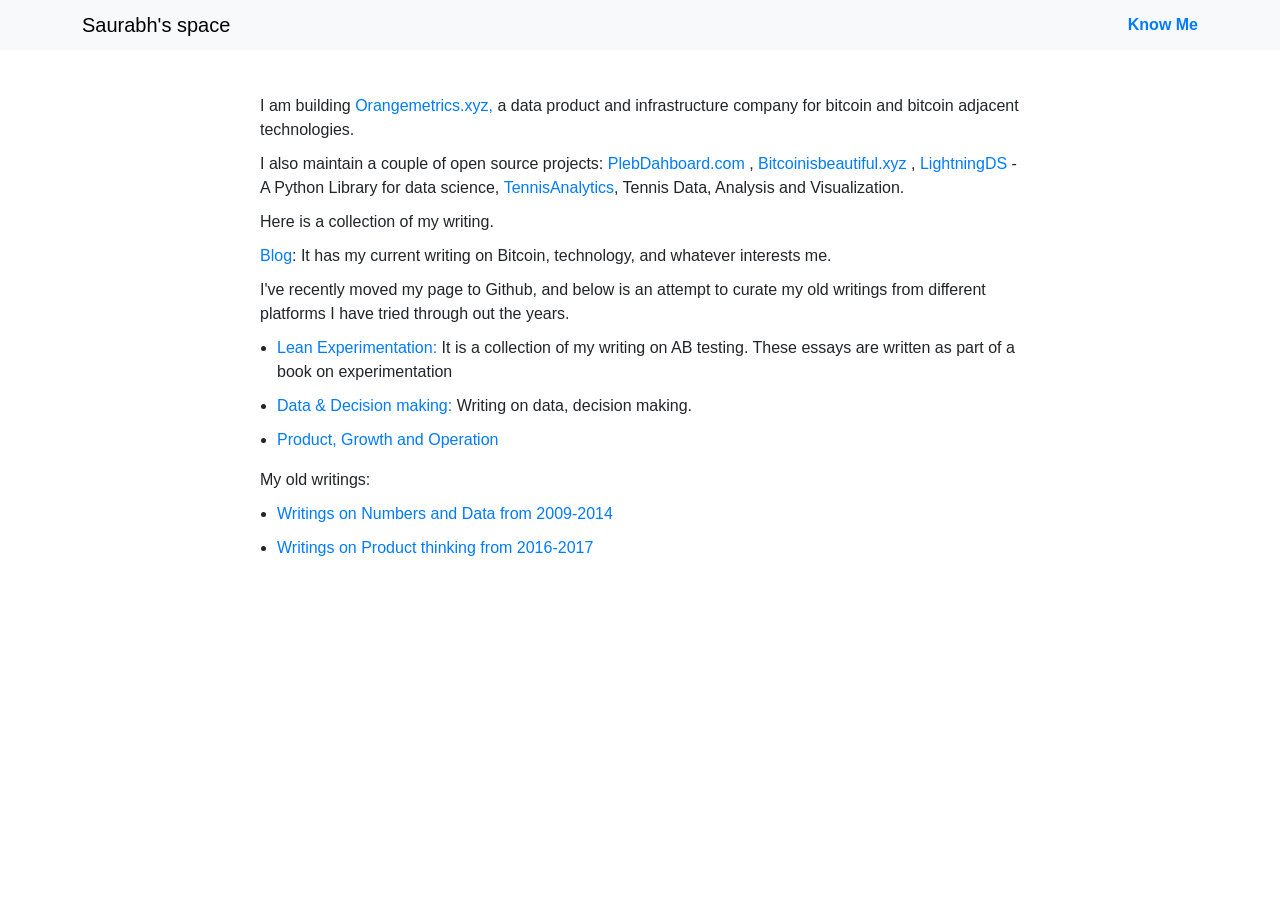
==== index.html @ c49896af "Update index.html" ====
<!DOCTYPE html>
<html>
<head>
    <meta charset="UTF-8" />
    <meta http-equiv="X-UA-Compatible" content="IE=edge" />
    <meta name="viewport" content="width=device-width, initial-scale=1.0" />
    <link href="https://cdnjs.cloudflare.com/ajax/libs/twitter-bootstrap/5.3.0/css/bootstrap.min.css" rel="stylesheet">
    <link rel="stylesheet" type="text/css" href="home.css"/>
    <title>Saurabh's space</title>
</head>

<body>
    <nav class="navbar bg-body-tertiary">
        <div class="container">
            <h1 class="navbar-brand mb-0">
                Saurabh's space 
            </h1>
            <div class="link-container">
                <a class="nav-link" href="https://sorukumar.github.io/blog/about/" target="_blank">Know Me</a>
            </div>
        </div>
    </nav>

    <div class="container-body">
        <br>
        <p>I am building <a href="https://www.orangemetrics.xyz/" target=”_blank”>Orangemetrics.xyz,</a> a data product and infrastructure company for bitcoin and bitcoin adjacent technologies. </p> 
         <p> I also maintain a couple of open source projects: <a href="https://sorukumar.github.io/plebdashboard/" target=”_blank”>PlebDahboard.com</a> , 
             <a href="http://bitcoinisbeautiful.xyz/" target=”_blank”>Bitcoinisbeautiful.xyz</a> ,
             <a href="" target=”_blank”>LightningDS</a> - A Python Library for data science</a>, 
             <a href="https://sorukumar.github.io/TennisAnalytics/" target=”_blank”>TennisAnalytics</a>, Tennis Data, Analysis and Visualization.
         </p> 

        <p>Here is a collection of my writing.</p>
        <p><a href="https://sorukumar.github.io/blog/" target=”_blank”>Blog</a>: It has my current writing on Bitcoin, technology, and whatever interests me. </p>

        <p>I've recently moved my page to Github, and below is an attempt to curate my old writings from different platforms I have tried through out the years.</p>
        <ul class="customIndent">
            <li><a href="https://sorukumar.github.io/TheArtofExperimentation/" target=”_blank”>Lean Experimentation:</a> It is a collection of my writing on AB testing. These essays are written as part of a book on experimentation</li>
            <li><a href="https://sorukumar.github.io/blog/link" target=”_blank”>Data & Decision making:</a> Writing on data, decision making.</li>
            <li><a href="https://sorukumar.github.io/blog/link" target=”_blank”>Product, Growth and Operation</a></li>
        </ul>

         <p> My old writings: </p>
        <ul class="customIndent">
            <li><a href="https://analystnextdoor.wordpress.com/" target=”_blank”>Writings on Numbers and Data from 2009-2014 </a> </li>
            <li><a href="https://productthinkingblog.wordpress.com/" target=”_blank”>Writings on Product thinking from 2016-2017</a></li>
            
        </ul>
        <br>
    </div>
</body>
</html>
---- home.css ----
body {
  margin: 0;
  padding: 0;
  font-family: Arial, sans-serif;
}
.container-body {
  max-width: 800px;
  margin: 0 auto;
  padding: 20px;
}
.link-container {
  text-align: right;
}
.link-container a {
  text-decoration: none;
  color: #007bff;
  font-weight: bold;
}

/* Apply styles to the list items */
li {
  margin-bottom: 10px; /* Add some spacing between list items */
}

nav a {
  text-decoration: none;
  color: #007bff;
  font-weight: bold;
}

/* Apply styles to the anchor tags */
li a {
  text-decoration: none;
  display: inline-block; /* Ensure each line behaves as a block element */
  color: #007bff;
}

p {
  margin-bottom: 10px; /* Add some spacing between list items */
}

p a {
  text-decoration: none;
  display: inline-block;
  color: #007bff;
   /* Ensure each line behaves as a block element */
}
.customIndent {
  margin-left: -15px;
}
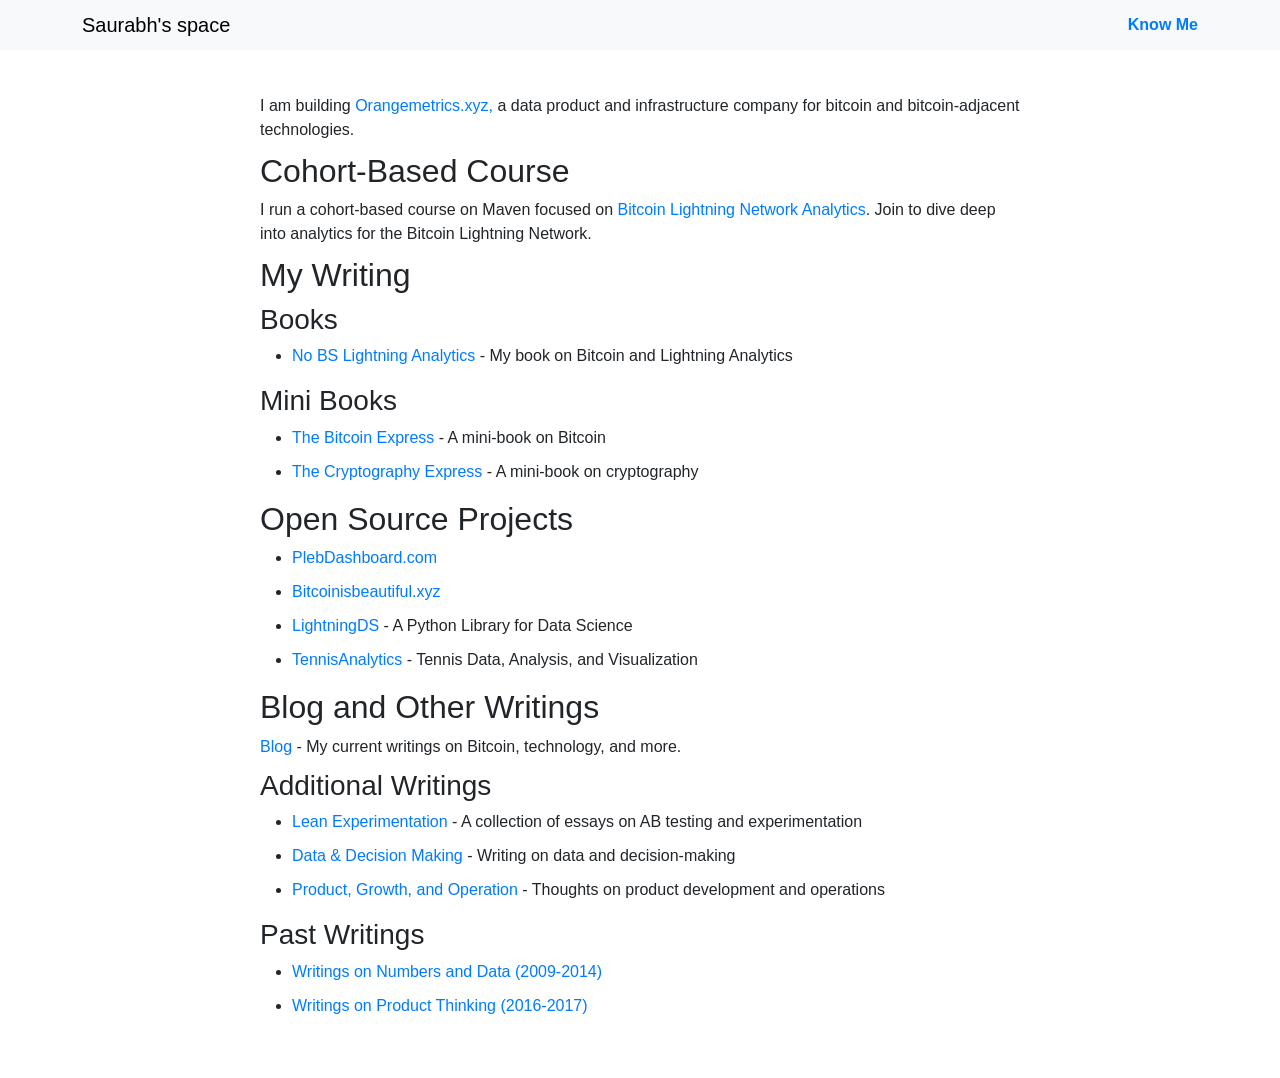
==== commit 03092547: "Update index.html" ====
--- a/index.html
+++ b/index.html
@@ -13,7 +13,7 @@
     <nav class="navbar bg-body-tertiary">
         <div class="container">
             <h1 class="navbar-brand mb-0">
-                Saurabh's space 
+                Saurabh's space
             </h1>
             <div class="link-container">
                 <a class="nav-link" href="https://sorukumar.github.io/blog/about/" target="_blank">Know Me</a>
@@ -23,28 +23,55 @@
 
     <div class="container-body">
         <br>
-        <p>I am building <a href="https://www.orangemetrics.xyz/" target=”_blank”>Orangemetrics.xyz,</a> a data product and infrastructure company for bitcoin and bitcoin adjacent technologies. </p> 
-         <p> I also maintain a couple of open source projects: <a href="https://sorukumar.github.io/plebdashboard/" target=”_blank”>PlebDahboard.com</a> , 
-             <a href="http://bitcoinisbeautiful.xyz/" target=”_blank”>Bitcoinisbeautiful.xyz</a> ,
-             <a href="" target=”_blank”>LightningDS</a> - A Python Library for data science</a>, 
-             <a href="https://sorukumar.github.io/TennisAnalytics/" target=”_blank”>TennisAnalytics</a>, Tennis Data, Analysis and Visualization.
-         </p> 
+        <!-- First paragraph about Orangemetrics -->
+        <p>I am building <a href="https://www.orangemetrics.xyz/" target="_blank">Orangemetrics.xyz,</a> a data product and infrastructure company for bitcoin and bitcoin-adjacent technologies.</p>
 
-        <p>Here is a collection of my writing.</p>
-        <p><a href="https://sorukumar.github.io/blog/" target=”_blank”>Blog</a>: It has my current writing on Bitcoin, technology, and whatever interests me. </p>
+        <!-- Section on Maven Course -->
+        <h2>Cohort-Based Course</h2>
+        <p>I run a cohort-based course on Maven focused on <a href="https://maven.com/sorukumar/lightninganalytics" target="_blank">Bitcoin Lightning Network Analytics</a>. Join to dive deep into analytics for the Bitcoin Lightning Network.</p>
 
-        <p>I've recently moved my page to Github, and below is an attempt to curate my old writings from different platforms I have tried through out the years.</p>
-        <ul class="customIndent">
-            <li><a href="https://sorukumar.github.io/TheArtofExperimentation/" target=”_blank”>Lean Experimentation:</a> It is a collection of my writing on AB testing. These essays are written as part of a book on experimentation</li>
-            <li><a href="https://sorukumar.github.io/blog/link" target=”_blank”>Data & Decision making:</a> Writing on data, decision making.</li>
-            <li><a href="https://sorukumar.github.io/blog/link" target=”_blank”>Product, Growth and Operation</a></li>
+        <!-- Section on Writing -->
+        <h2>My Writing</h2>
+
+        <!-- Books Section -->
+        <h3>Books</h3>
+        <ul>
+            <li><a href="https://sorukumar.gumroad.com/l/sjxgns" target="_blank">No BS Lightning Analytics</a> - My book on Bitcoin and Lightning Analytics</li>
         </ul>
 
-         <p> My old writings: </p>
-        <ul class="customIndent">
-            <li><a href="https://analystnextdoor.wordpress.com/" target=”_blank”>Writings on Numbers and Data from 2009-2014 </a> </li>
-            <li><a href="https://productthinkingblog.wordpress.com/" target=”_blank”>Writings on Product thinking from 2016-2017</a></li>
-            
+        <!-- Mini Books Section -->
+        <h3>Mini Books</h3>
+        <ul>
+            <li><a href="https://sorukumar.github.io/TheBitcoinExpress/index.html" target="_blank">The Bitcoin Express</a> - A mini-book on Bitcoin</li>
+            <li><a href="https://sorukumar.github.io/TheCryptographyExpress/index.html" target="_blank">The Cryptography Express</a> - A mini-book on cryptography</li>
+        </ul>
+
+        <!-- Section on Open Source Projects -->
+        <h2>Open Source Projects</h2>
+        <ul>
+            <li><a href="https://sorukumar.github.io/plebdashboard/" target="_blank">PlebDashboard.com</a></li>
+            <li><a href="http://bitcoinisbeautiful.xyz/" target="_blank">Bitcoinisbeautiful.xyz</a></li>
+            <li><a href="" target="_blank">LightningDS</a> - A Python Library for Data Science</li>
+            <li><a href="https://sorukumar.github.io/TennisAnalytics/" target="_blank">TennisAnalytics</a> - Tennis Data, Analysis, and Visualization</li>
+        </ul>
+
+        <!-- Section on Blog and Past Writing -->
+        <h2>Blog and Other Writings</h2>
+        <p><a href="https://sorukumar.github.io/blog/" target="_blank">Blog</a> - My current writings on Bitcoin, technology, and more.</p>
+
+        <!-- Other Writing Links -->
+        <h3>Additional Writings</h3>
+        <ul>
+            <li><a href="https://sorukumar.github.io/TheArtofExperimentation/" target="_blank">Lean Experimentation</a> - A collection of essays on AB testing and experimentation</li>
+            <li><a href="https://sorukumar.github.io/blog/link" target="_blank">Data & Decision Making</a> - Writing on data and decision-making</li>
+            <li><a href="https://sorukumar.github.io/blog/link" target="_blank">Product, Growth, and Operation</a> - Thoughts on product development and operations</li>
+        </ul>
+
+        <!-- Past Writing Links -->
+        <h3>Past Writings</h3>
+        <ul>
+            <li><a href="https://analystnextdoor.wordpress.com/" target="_blank">Writings on Numbers and Data (2009-2014)</a></li>
+            <li><a href="https://productthinkingblog.wordpress.com/" target="_blank">Writings on Product Thinking (2016-2017)</a></li>
         </ul>
         <br>
     </div>
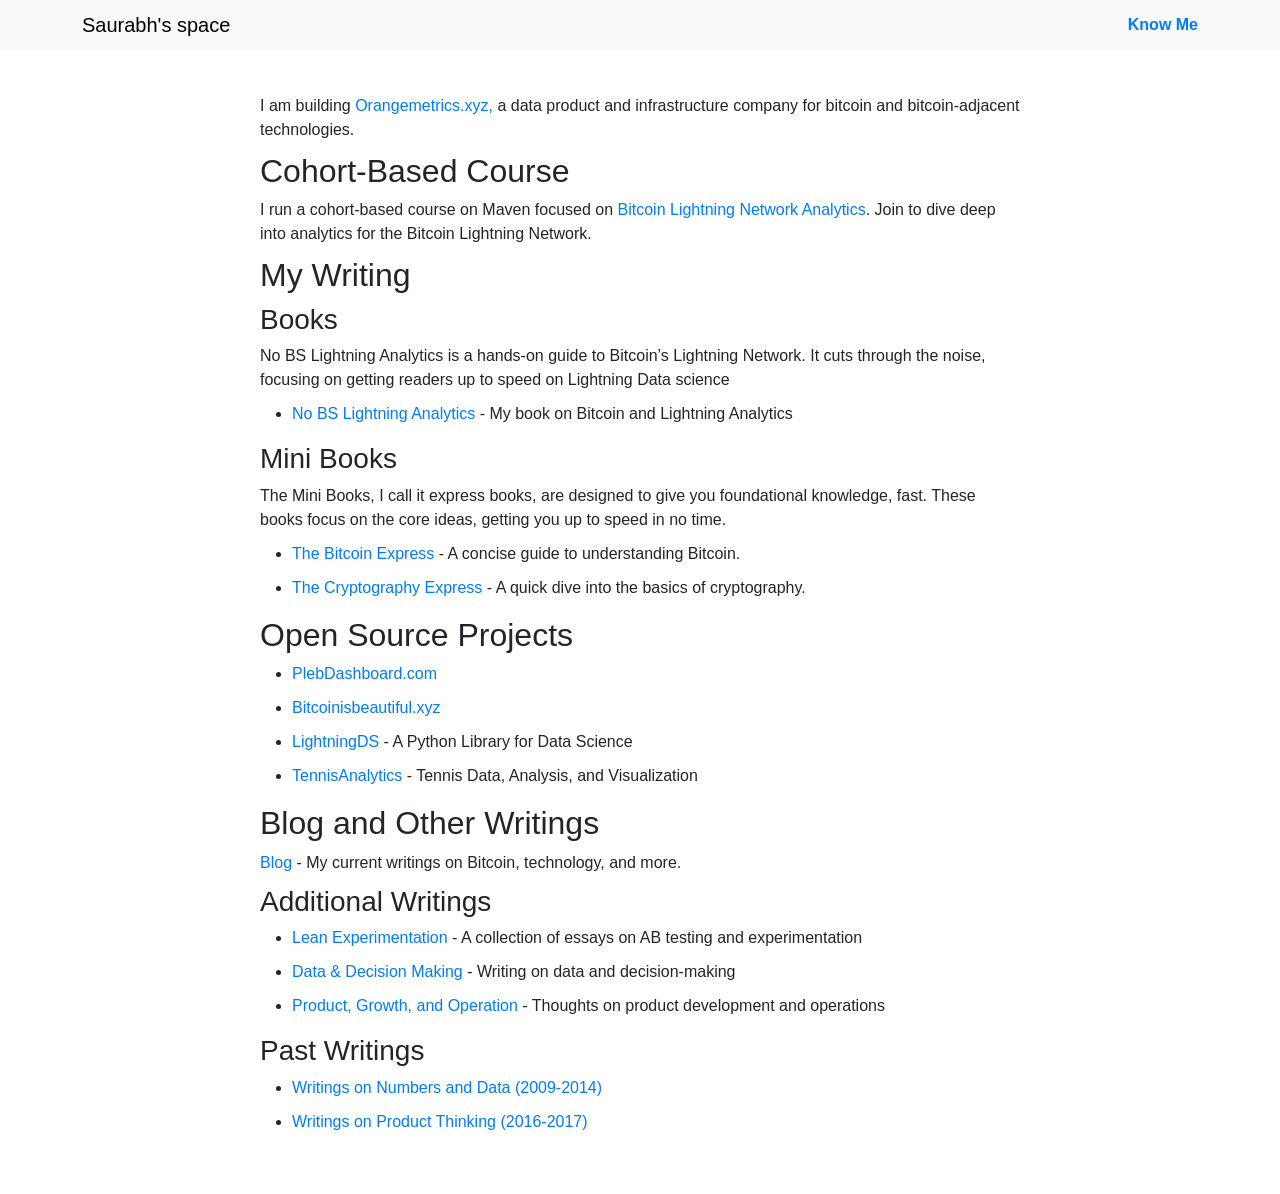
==== commit 891e1f64: "Update index.html" ====
--- a/index.html
+++ b/index.html
@@ -35,16 +35,19 @@
 
         <!-- Books Section -->
         <h3>Books</h3>
+        <p>No BS Lightning Analytics is a hands-on guide to Bitcoin’s Lightning Network. It cuts through the noise, focusing on getting readers up to speed on Lightning Data science</p>
         <ul>
             <li><a href="https://sorukumar.gumroad.com/l/sjxgns" target="_blank">No BS Lightning Analytics</a> - My book on Bitcoin and Lightning Analytics</li>
         </ul>
 
         <!-- Mini Books Section -->
         <h3>Mini Books</h3>
-        <ul>
-            <li><a href="https://sorukumar.github.io/TheBitcoinExpress/index.html" target="_blank">The Bitcoin Express</a> - A mini-book on Bitcoin</li>
-            <li><a href="https://sorukumar.github.io/TheCryptographyExpress/index.html" target="_blank">The Cryptography Express</a> - A mini-book on cryptography</li>
-        </ul>
+<p>The Mini Books, I call it express books, are designed to give you foundational knowledge, fast. These books focus on the core ideas, getting you up to speed in no time.</p>
+<ul>
+    <li><a href="https://sorukumar.github.io/TheBitcoinExpress/index.html" target="_blank">The Bitcoin Express</a> - A concise guide to understanding Bitcoin.</li>
+    <li><a href="https://sorukumar.github.io/TheCryptographyExpress/index.html" target="_blank">The Cryptography Express</a> - A quick dive into the basics of cryptography.</li>
+</ul>
+
 
         <!-- Section on Open Source Projects -->
         <h2>Open Source Projects</h2>
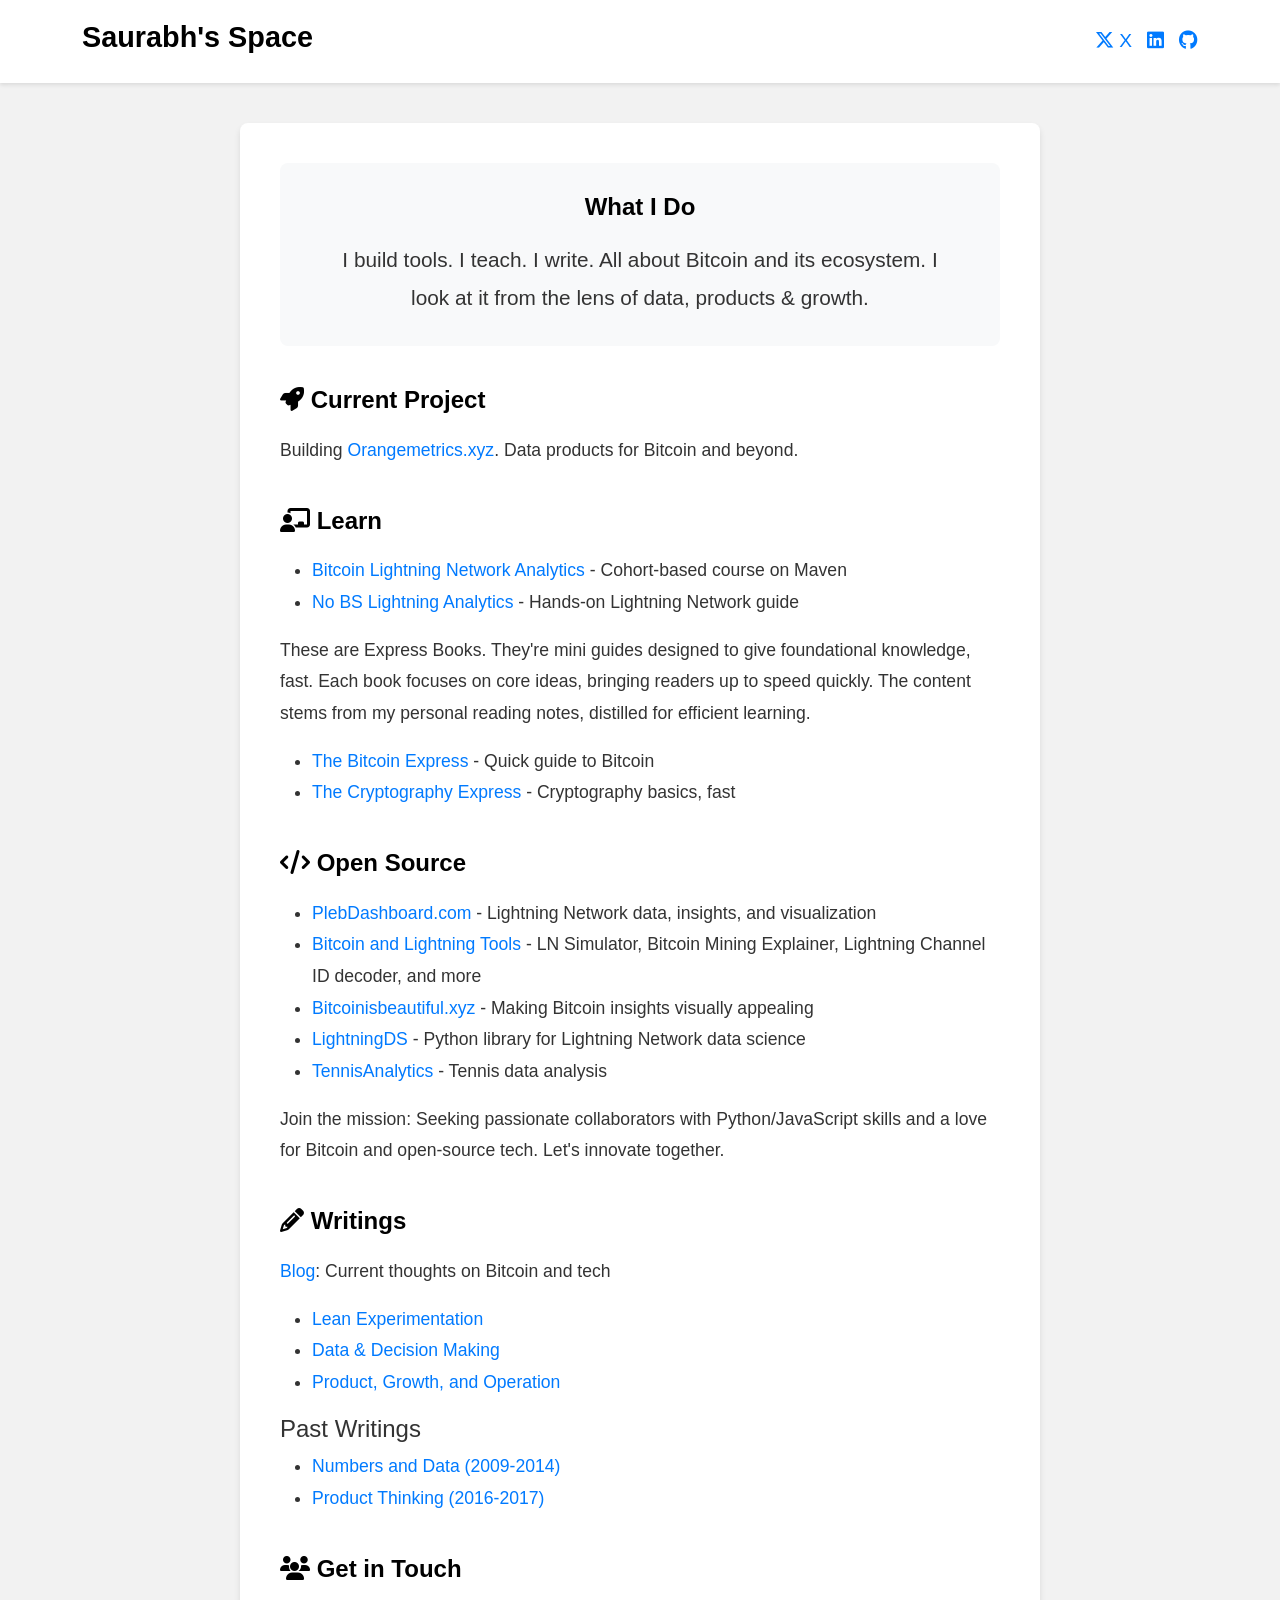
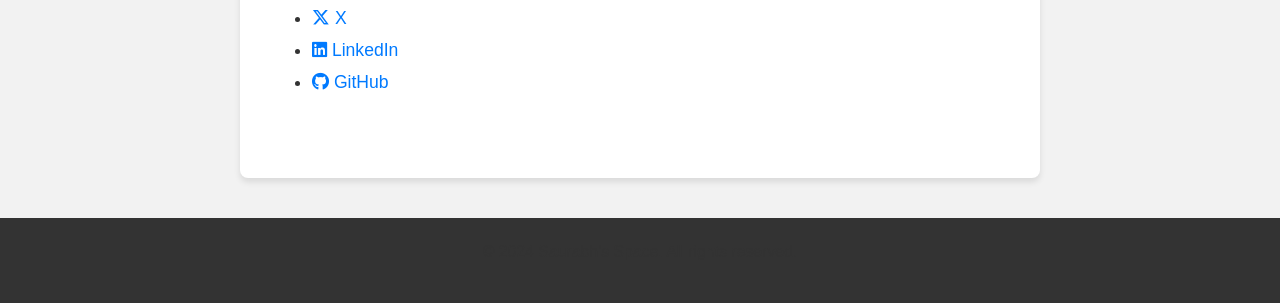
==== commit cd6758bd: "Update index.html" ====
--- a/index.html
+++ b/index.html
@@ -1,82 +1,90 @@
 <!DOCTYPE html>
-<html>
+<html lang="en">
 <head>
-    <meta charset="UTF-8" />
-    <meta http-equiv="X-UA-Compatible" content="IE=edge" />
-    <meta name="viewport" content="width=device-width, initial-scale=1.0" />
+    <meta charset="UTF-8">
+    <meta http-equiv="X-UA-Compatible" content="IE=edge">
+    <meta name="viewport" content="width=device-width, initial-scale=1.0">
     <link href="https://cdnjs.cloudflare.com/ajax/libs/twitter-bootstrap/5.3.0/css/bootstrap.min.css" rel="stylesheet">
+    <link href="https://cdnjs.cloudflare.com/ajax/libs/font-awesome/6.4.0/css/all.min.css" rel="stylesheet">
     <link rel="stylesheet" type="text/css" href="home.css"/>
-    <title>Saurabh's space</title>
+    <title>Saurabh's Space</title>
 </head>
-
 <body>
-    <nav class="navbar bg-body-tertiary">
-        <div class="container">
-            <h1 class="navbar-brand mb-0">
-                Saurabh's space
-            </h1>
-            <div class="link-container">
-                <a class="nav-link" href="https://sorukumar.github.io/blog/about/" target="_blank">Know Me</a>
-            </div>
+    <nav class="navbar">
+    <div class="container">
+        <h1 class="navbar-brand">Saurabh's Space</h1>
+        <div class="link-container">
+            
+            <a class="nav-link" href="https://x.com/Soru_kumar" target="_blank"><i class="fab fa-x-twitter"></i> X</a>
+            <a class="nav-link" href="https://www.linkedin.com/in/sorukumar/" target="_blank"><i class="fab fa-linkedin"></i></a>
+            <a class="nav-link" href="https://github.com/sorukumar" target="_blank"><i class="fab fa-github"></i></a>
         </div>
+    </div>
     </nav>
 
     <div class="container-body">
-        <br>
-        <!-- First paragraph about Orangemetrics -->
-        <p>I am building <a href="https://www.orangemetrics.xyz/" target="_blank">Orangemetrics.xyz,</a> a data product and infrastructure company for bitcoin and bitcoin-adjacent technologies.</p>
+        <section class="explainer">
+            <h3>What I Do</h3>
+            <p>I build tools. I teach. I write. All about Bitcoin and its ecosystem. I look at it from the lens of data, products & growth.</p>
+        </section>
 
-        <!-- Section on Maven Course -->
-        <h2>Cohort-Based Course</h2>
-        <p>I run a cohort-based course on Maven focused on <a href="https://maven.com/sorukumar/lightninganalytics" target="_blank">Bitcoin Lightning Network Analytics</a>. Join to dive deep into analytics for the Bitcoin Lightning Network.</p>
+        <section class="main-project">
+            <h3><i class="fas fa-rocket"></i> Current Project</h3>
+            <p>Building <a href="https://www.orangemetrics.xyz/" target="_blank">Orangemetrics.xyz</a>. Data products for Bitcoin and beyond.</p>
+        </section>
 
-        <!-- Section on Writing -->
-        <h2>My Writing</h2>
+        <section class="offerings">
+            <h3><i class="fas fa-chalkboard-teacher"></i> Learn</h3>
+            <ul>
+                <li><a href="https://maven.com/sorukumar/lightninganalytics" target="_blank">Bitcoin Lightning Network Analytics</a> - Cohort-based course on Maven</li>
+                <li><a href="https://sorukumar.gumroad.com/l/sjxgns" target="_blank">No BS Lightning Analytics</a> - Hands-on Lightning Network guide</li>
+            </ul>  
+            <p>These are Express Books. They're mini guides designed to give foundational knowledge, fast. Each book focuses on core ideas, bringing readers up to speed quickly. The content stems from my personal reading notes, distilled for efficient learning.</p> 
+            <ul>    
+                <li><a href="https://sorukumar.github.io/TheBitcoinExpress/index.html" target="_blank">The Bitcoin Express</a> - Quick guide to Bitcoin</li>
+                <li><a href="https://sorukumar.github.io/TheCryptographyExpress/index.html" target="_blank">The Cryptography Express</a> - Cryptography basics, fast</li>
+            </ul>
+        </section>
 
-        <!-- Books Section -->
-        <h3>Books</h3>
-        <p>No BS Lightning Analytics is a hands-on guide to Bitcoin’s Lightning Network. It cuts through the noise, focusing on getting readers up to speed on Lightning Data science</p>
-        <ul>
-            <li><a href="https://sorukumar.gumroad.com/l/sjxgns" target="_blank">No BS Lightning Analytics</a> - My book on Bitcoin and Lightning Analytics</li>
-        </ul>
+        <section class="projects">
+            <h3><i class="fas fa-code"></i> Open Source</h3>
+            <ul>
+                <li><a href="https://sorukumar.github.io/plebdashboard/" target="_blank">PlebDashboard.com</a> - Lightning Network data, insights, and visualization</li>
+                <li><a href="https://sorukumar.github.io/Tools/" target="_blank">Bitcoin and Lightning Tools</a> - LN Simulator, Bitcoin Mining Explainer, Lightning Channel ID decoder, and more</li>
+                <li><a href="http://bitcoinisbeautiful.xyz/" target="_blank">Bitcoinisbeautiful.xyz</a> - Making Bitcoin insights visually appealing</li>
+                <li><a href="#" target="_blank">LightningDS</a> - Python library for Lightning Network data science</li>
+                <li><a href="https://sorukumar.github.io/TennisAnalytics/" target="_blank">TennisAnalytics</a> - Tennis data analysis </li>
+            </ul>
+            <p>Join the mission: Seeking passionate collaborators with Python/JavaScript skills and a love for Bitcoin and open-source tech. Let's innovate together.</p>
+        </section>
 
-        <!-- Mini Books Section -->
-        <h3>Mini Books</h3>
-<p>The Mini Books, I call it express books, are designed to give you foundational knowledge, fast. These books focus on the core ideas, getting you up to speed in no time.</p>
-<ul>
-    <li><a href="https://sorukumar.github.io/TheBitcoinExpress/index.html" target="_blank">The Bitcoin Express</a> - A concise guide to understanding Bitcoin.</li>
-    <li><a href="https://sorukumar.github.io/TheCryptographyExpress/index.html" target="_blank">The Cryptography Express</a> - A quick dive into the basics of cryptography.</li>
-</ul>
+        <section class="writings">
+            <h3><i class="fas fa-pencil-alt"></i> Writings</h3>
+            <p><a href="https://sorukumar.github.io/blog/" target="_blank">Blog</a>: Current thoughts on Bitcoin and tech</p>
+            <ul>
+                <li><a href="https://sorukumar.github.io/TheArtofExperimentation/" target="_blank">Lean Experimentation</a></li>
+                <li><a href="https://sorukumar.github.io/blog/link" target="_blank">Data & Decision Making</a></li>
+                <li><a href="https://sorukumar.github.io/blog/link" target="_blank">Product, Growth, and Operation</a></li>
+            </ul>
+            <h4>Past Writings</h4>
+            <ul>
+                <li><a href="https://analystnextdoor.wordpress.com/" target="_blank">Numbers and Data (2009-2014)</a></li>
+                <li><a href="https://productthinkingblog.wordpress.com/" target="_blank">Product Thinking (2016-2017)</a></li>
+            </ul>
+        </section>
 
+        <section class="social-media">
+            <h3><i class="fas fa-users"></i> Get in Touch</h3>
+            <ul>
+                <li><a href="https://x.com/Soru_kumar" target="_blank"><i class="fab fa-x-twitter"></i> X</a></li>
+                <li><a href="https://www.linkedin.com/in/sorukumar/" target="_blank"><i class="fab fa-linkedin"></i> LinkedIn</a></li>
+                <li><a href="https://github.com/sorukumar" target="_blank"><i class="fab fa-github"></i> GitHub</a></li>
+            </ul>
+        </section>
+    </div>
 
-        <!-- Section on Open Source Projects -->
-        <h2>Open Source Projects</h2>
-        <ul>
-            <li><a href="https://sorukumar.github.io/plebdashboard/" target="_blank">PlebDashboard.com</a></li>
-            <li><a href="http://bitcoinisbeautiful.xyz/" target="_blank">Bitcoinisbeautiful.xyz</a></li>
-            <li><a href="" target="_blank">LightningDS</a> - A Python Library for Data Science</li>
-            <li><a href="https://sorukumar.github.io/TennisAnalytics/" target="_blank">TennisAnalytics</a> - Tennis Data, Analysis, and Visualization</li>
-        </ul>
-
-        <!-- Section on Blog and Past Writing -->
-        <h2>Blog and Other Writings</h2>
-        <p><a href="https://sorukumar.github.io/blog/" target="_blank">Blog</a> - My current writings on Bitcoin, technology, and more.</p>
-
-        <!-- Other Writing Links -->
-        <h3>Additional Writings</h3>
-        <ul>
-            <li><a href="https://sorukumar.github.io/TheArtofExperimentation/" target="_blank">Lean Experimentation</a> - A collection of essays on AB testing and experimentation</li>
-            <li><a href="https://sorukumar.github.io/blog/link" target="_blank">Data & Decision Making</a> - Writing on data and decision-making</li>
-            <li><a href="https://sorukumar.github.io/blog/link" target="_blank">Product, Growth, and Operation</a> - Thoughts on product development and operations</li>
-        </ul>
-
-        <!-- Past Writing Links -->
-        <h3>Past Writings</h3>
-        <ul>
-            <li><a href="https://analystnextdoor.wordpress.com/" target="_blank">Writings on Numbers and Data (2009-2014)</a></li>
-            <li><a href="https://productthinkingblog.wordpress.com/" target="_blank">Writings on Product Thinking (2016-2017)</a></li>
-        </ul>
-        <br>
-    </div>
+    <footer>
+        <p>&copy; 2024 Saurabh's Space. All rights reserved.</p>
+    </footer>
 </body>
 </html>
--- a/home.css
+++ b/home.css
@@ -1,50 +1,144 @@
+/* Base Styles */
 body {
-  margin: 0;
-  padding: 0;
-  font-family: Arial, sans-serif;
-}
-.container-body {
-  max-width: 800px;
-  margin: 0 auto;
-  padding: 20px;
-}
-.link-container {
-  text-align: right;
-}
-.link-container a {
-  text-decoration: none;
-  color: #007bff;
-  font-weight: bold;
+    margin: 0;
+    padding: 0;
+    font-family: -apple-system, BlinkMacSystemFont, 'Segoe UI', Roboto, Helvetica, Arial, sans-serif;
+    line-height: 1.6;
+    background-color: #f2f2f2;
+    color: #333;
 }
 
-/* Apply styles to the list items */
-li {
-  margin-bottom: 10px; /* Add some spacing between list items */
+/* Navigation */
+.navbar {
+    background-color: #fff;
+    box-shadow: 0 2px 4px rgba(0,0,0,0.1);
+    padding: 15px 0;
 }
 
-nav a {
-  text-decoration: none;
-  color: #007bff;
-  font-weight: bold;
+.navbar-brand {
+    font-size: 1.8em;
+    font-weight: 700;
+    color: #000;
 }
 
-/* Apply styles to the anchor tags */
-li a {
-  text-decoration: none;
-  display: inline-block; /* Ensure each line behaves as a block element */
-  color: #007bff;
+.nav-link {
+    color: #007AFF;
+    font-weight: 500;
+    transition: color 0.3s ease;
 }
 
-p {
-  margin-bottom: 10px; /* Add some spacing between list items */
+.nav-link:hover {
+    color: #0056b3;
 }
 
-p a {
-  text-decoration: none;
-  display: inline-block;
-  color: #007bff;
-   /* Ensure each line behaves as a block element */
+/* Social Links in Navbar */
+.link-container {
+    display: flex;
+    align-items: center;
 }
-.customIndent {
-  margin-left: -15px;
+
+.link-container .nav-link {
+    margin-left: 15px;
+    font-size: 1.2em;
 }
+
+/* Hero Section */
+.hero {
+    background-color: #007AFF;
+    color: #fff;
+    padding: 60px 0;
+    text-align: center;
+}
+
+.hero h2 {
+    font-size: 2.5em;
+    font-weight: 700;
+    margin-bottom: 20px;
+}
+
+.hero p {
+    font-size: 1.2em;
+    max-width: 600px;
+    margin: 0 auto;
+}
+
+/* Main Content */
+.container-body {
+    max-width: 800px;
+    margin: 40px auto;
+    padding: 40px;
+    background-color: #fff;
+    box-shadow: 0 4px 6px rgba(0,0,0,0.1);
+    border-radius: 8px;
+}
+
+section {
+    margin-bottom: 40px;
+}
+
+h3 {
+    font-size: 1.5em;
+    font-weight: 600;
+    margin-bottom: 20px;
+    color: #000;
+}
+
+p, li {
+    font-size: 1.1em;
+    color: #333;
+    line-height: 1.8;
+}
+
+a {
+    color: #007AFF;
+    text-decoration: none;
+    transition: color 0.3s ease;
+}
+
+a:hover {
+    color: #0056b3;
+}
+
+/* Explainer Section */
+.explainer {
+    background-color: #f8f9fa;
+    padding: 30px;
+    border-radius: 8px;
+    text-align: center;
+}
+
+.explainer p {
+    font-size: 1.3em;
+    font-weight: 300;
+    max-width: 600px;
+    margin: 0 auto;
+}
+
+/* Footer */
+footer {
+    background-color: #333;
+    color: #fff;
+    text-align: center;
+    padding: 20px 0;
+    font-size: 0.9em;
+}
+
+/* Responsive Design */
+@media (max-width: 768px) {
+    .container-body {
+        padding: 20px;
+    }
+
+    .hero h2 {
+        font-size: 2em;
+    }
+
+    .explainer p {
+        font-size: 1.1em;
+    }
+
+    .link-container .nav-link {
+        margin-left: 10px;
+        font-size: 1em;
+    }
+}
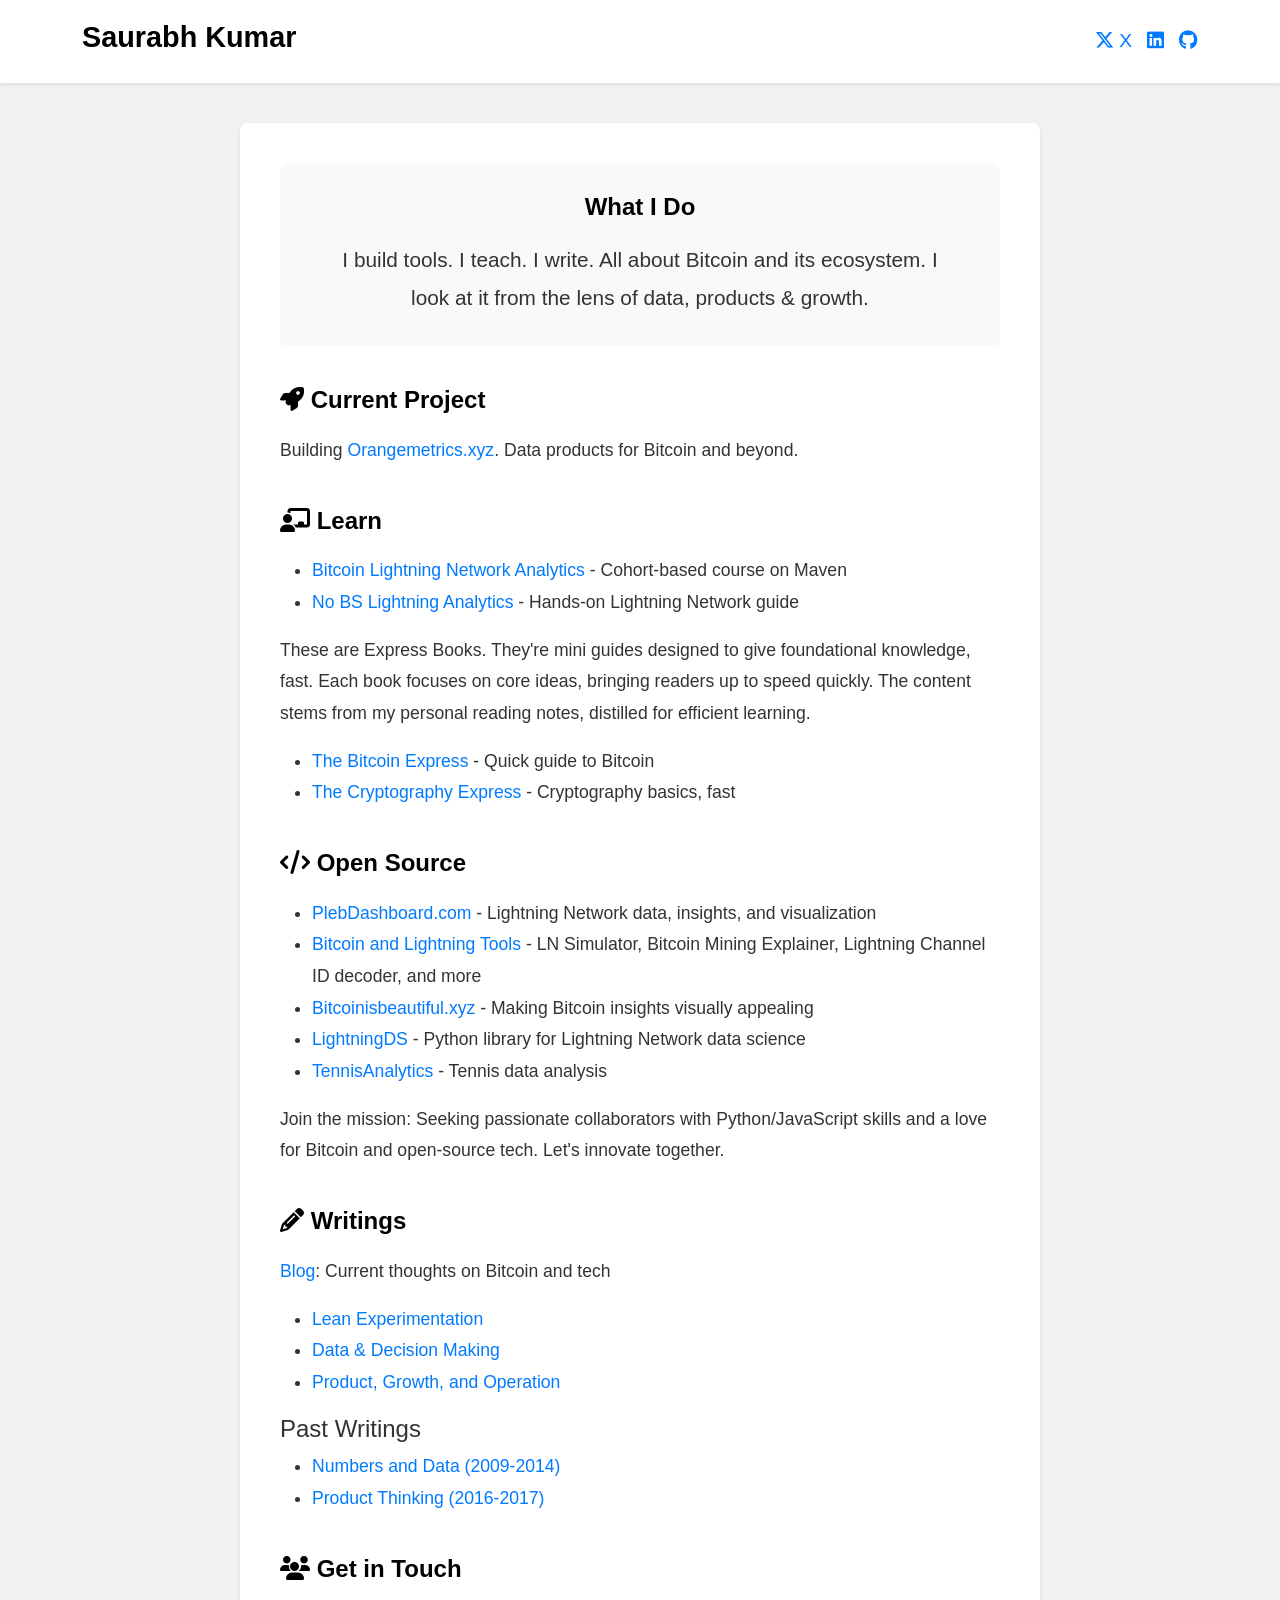
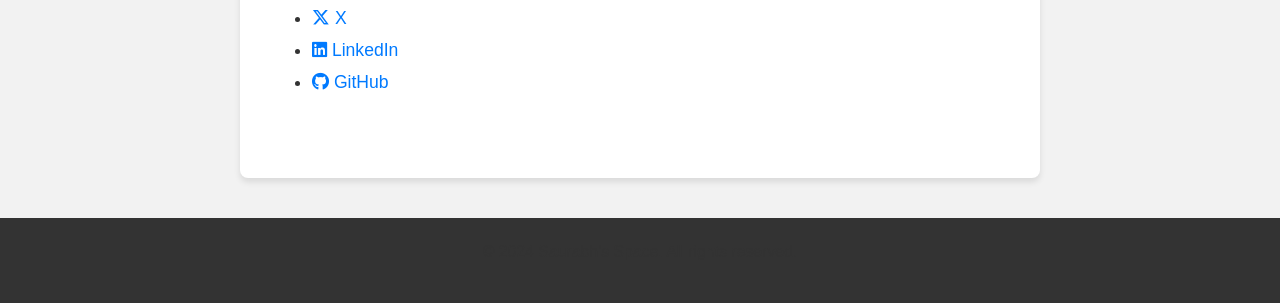
==== commit 61d6c798: "Update index.html" ====
--- a/index.html
+++ b/index.html
@@ -7,12 +7,12 @@
     <link href="https://cdnjs.cloudflare.com/ajax/libs/twitter-bootstrap/5.3.0/css/bootstrap.min.css" rel="stylesheet">
     <link href="https://cdnjs.cloudflare.com/ajax/libs/font-awesome/6.4.0/css/all.min.css" rel="stylesheet">
     <link rel="stylesheet" type="text/css" href="home.css"/>
-    <title>Saurabh's Space</title>
+    <title>Saurabh Kumar</title>
 </head>
 <body>
     <nav class="navbar">
     <div class="container">
-        <h1 class="navbar-brand">Saurabh's Space</h1>
+        <h1 class="navbar-brand">Saurabh Kumar</h1>
         <div class="link-container">
             
             <a class="nav-link" href="https://x.com/Soru_kumar" target="_blank"><i class="fab fa-x-twitter"></i> X</a>
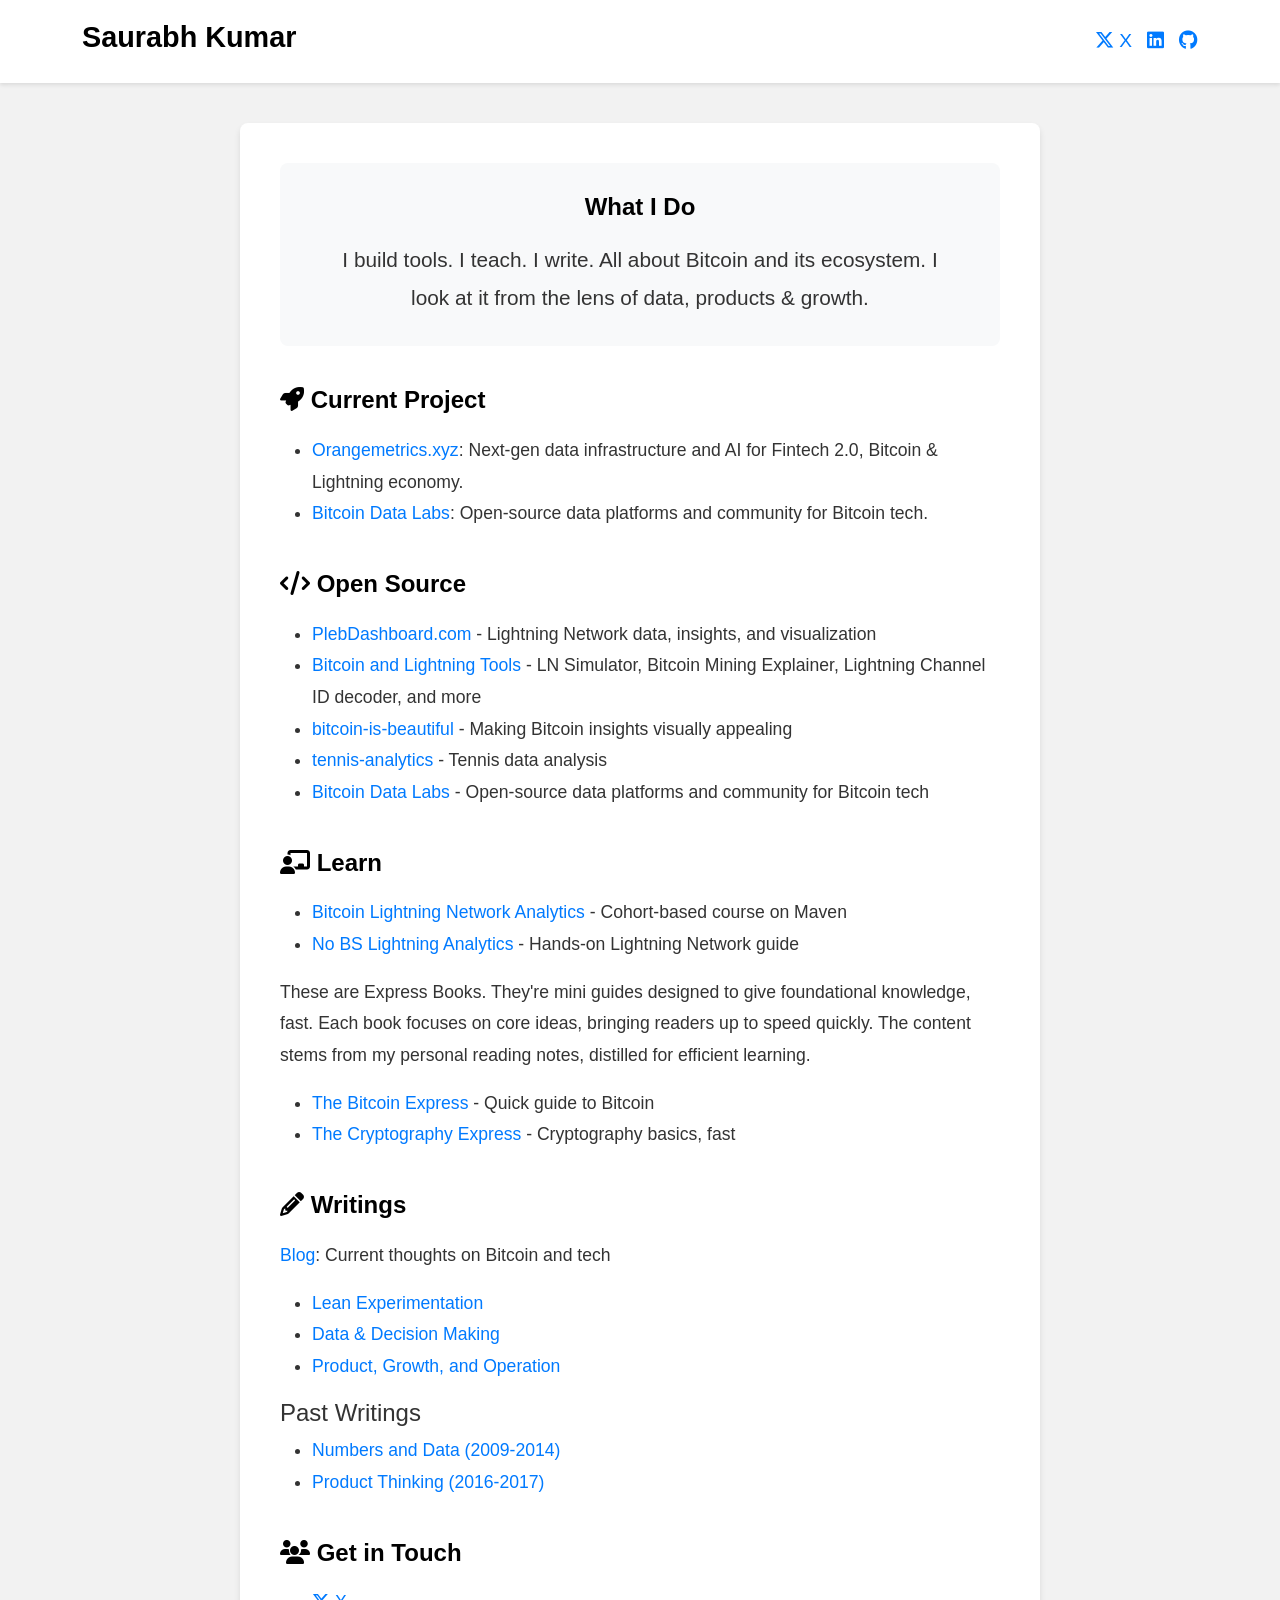
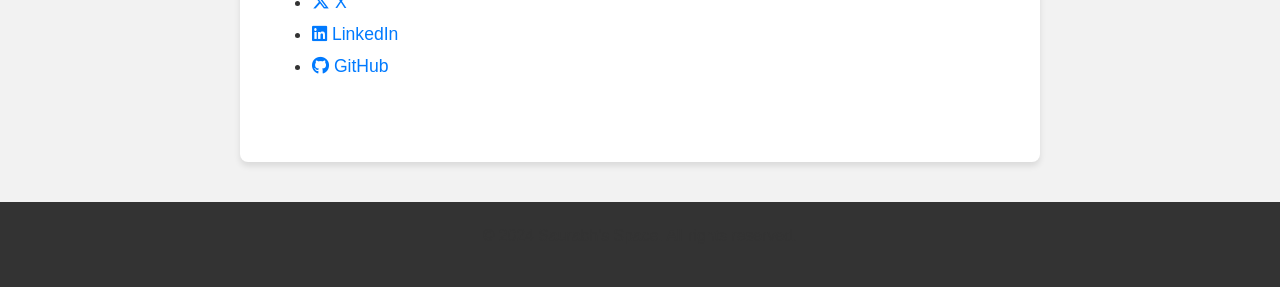
==== commit c21dd779: "Update links, organize current projects, and move Open Source section up" ====
--- a/index.html
+++ b/index.html
@@ -15,7 +15,7 @@
         <h1 class="navbar-brand">Saurabh Kumar</h1>
         <div class="link-container">
             
-            <a class="nav-link" href="https://x.com/Soru_kumar" target="_blank"><i class="fab fa-x-twitter"></i> X</a>
+            <a class="nav-link" href="https://x.com/sorukumar" target="_blank"><i class="fab fa-x-twitter"></i> X</a>
             <a class="nav-link" href="https://www.linkedin.com/in/sorukumar/" target="_blank"><i class="fab fa-linkedin"></i></a>
             <a class="nav-link" href="https://github.com/sorukumar" target="_blank"><i class="fab fa-github"></i></a>
         </div>
@@ -30,7 +30,22 @@
 
         <section class="main-project">
             <h3><i class="fas fa-rocket"></i> Current Project</h3>
-            <p>Building <a href="https://www.orangemetrics.xyz/" target="_blank">Orangemetrics.xyz</a>. Data products for Bitcoin and beyond.</p>
+            <ul>
+                <li><a href="https://www.orangemetrics.xyz/" target="_blank">Orangemetrics.xyz</a>: Next-gen data infrastructure and AI for Fintech 2.0, Bitcoin & Lightning economy.</li>
+                <li><a href="https://sorukumar.github.io/Bitcoin-Data-Labs/" target="_blank">Bitcoin Data Labs</a>: Open-source data platforms and community for Bitcoin tech.</li>
+            </ul>
+        </section>
+
+        <section class="projects">
+            <h3><i class="fas fa-code"></i> Open Source</h3>
+            <ul>
+                <li><a href="https://sorukumar.github.io/plebdashboard-ln/" target="_blank">PlebDashboard.com</a> - Lightning Network data, insights, and visualization</li>
+                <li><a href="https://sorukumar.github.io/Tools/" target="_blank">Bitcoin and Lightning Tools</a> - LN Simulator, Bitcoin Mining Explainer, Lightning Channel ID decoder, and more</li>
+                <li><a href="https://sorukumar.github.io/bitcoin-is-beautiful/" target="_blank">bitcoin-is-beautiful</a> - Making Bitcoin insights visually appealing</li>
+                <li><a href="https://sorukumar.github.io/tennis-analytics/" target="_blank">tennis-analytics</a> - Tennis data analysis </li>
+                <li><a href="https://sorukumar.github.io/Bitcoin-Data-Labs/" target="_blank">Bitcoin Data Labs</a> - Open-source data platforms and community for Bitcoin tech</li>
+            </ul>
+           
         </section>
 
         <section class="offerings">
@@ -44,18 +59,6 @@
                 <li><a href="https://sorukumar.github.io/TheBitcoinExpress/index.html" target="_blank">The Bitcoin Express</a> - Quick guide to Bitcoin</li>
                 <li><a href="https://sorukumar.github.io/TheCryptographyExpress/index.html" target="_blank">The Cryptography Express</a> - Cryptography basics, fast</li>
             </ul>
-        </section>
-
-        <section class="projects">
-            <h3><i class="fas fa-code"></i> Open Source</h3>
-            <ul>
-                <li><a href="https://sorukumar.github.io/plebdashboard/" target="_blank">PlebDashboard.com</a> - Lightning Network data, insights, and visualization</li>
-                <li><a href="https://sorukumar.github.io/Tools/" target="_blank">Bitcoin and Lightning Tools</a> - LN Simulator, Bitcoin Mining Explainer, Lightning Channel ID decoder, and more</li>
-                <li><a href="http://bitcoinisbeautiful.xyz/" target="_blank">Bitcoinisbeautiful.xyz</a> - Making Bitcoin insights visually appealing</li>
-                <li><a href="#" target="_blank">LightningDS</a> - Python library for Lightning Network data science</li>
-                <li><a href="https://sorukumar.github.io/TennisAnalytics/" target="_blank">TennisAnalytics</a> - Tennis data analysis </li>
-            </ul>
-            <p>Join the mission: Seeking passionate collaborators with Python/JavaScript skills and a love for Bitcoin and open-source tech. Let's innovate together.</p>
         </section>
 
         <section class="writings">
@@ -76,7 +79,7 @@
         <section class="social-media">
             <h3><i class="fas fa-users"></i> Get in Touch</h3>
             <ul>
-                <li><a href="https://x.com/Soru_kumar" target="_blank"><i class="fab fa-x-twitter"></i> X</a></li>
+                <li><a href="https://x.com/sorukumar" target="_blank"><i class="fab fa-x-twitter"></i> X</a></li>
                 <li><a href="https://www.linkedin.com/in/sorukumar/" target="_blank"><i class="fab fa-linkedin"></i> LinkedIn</a></li>
                 <li><a href="https://github.com/sorukumar" target="_blank"><i class="fab fa-github"></i> GitHub</a></li>
             </ul>
